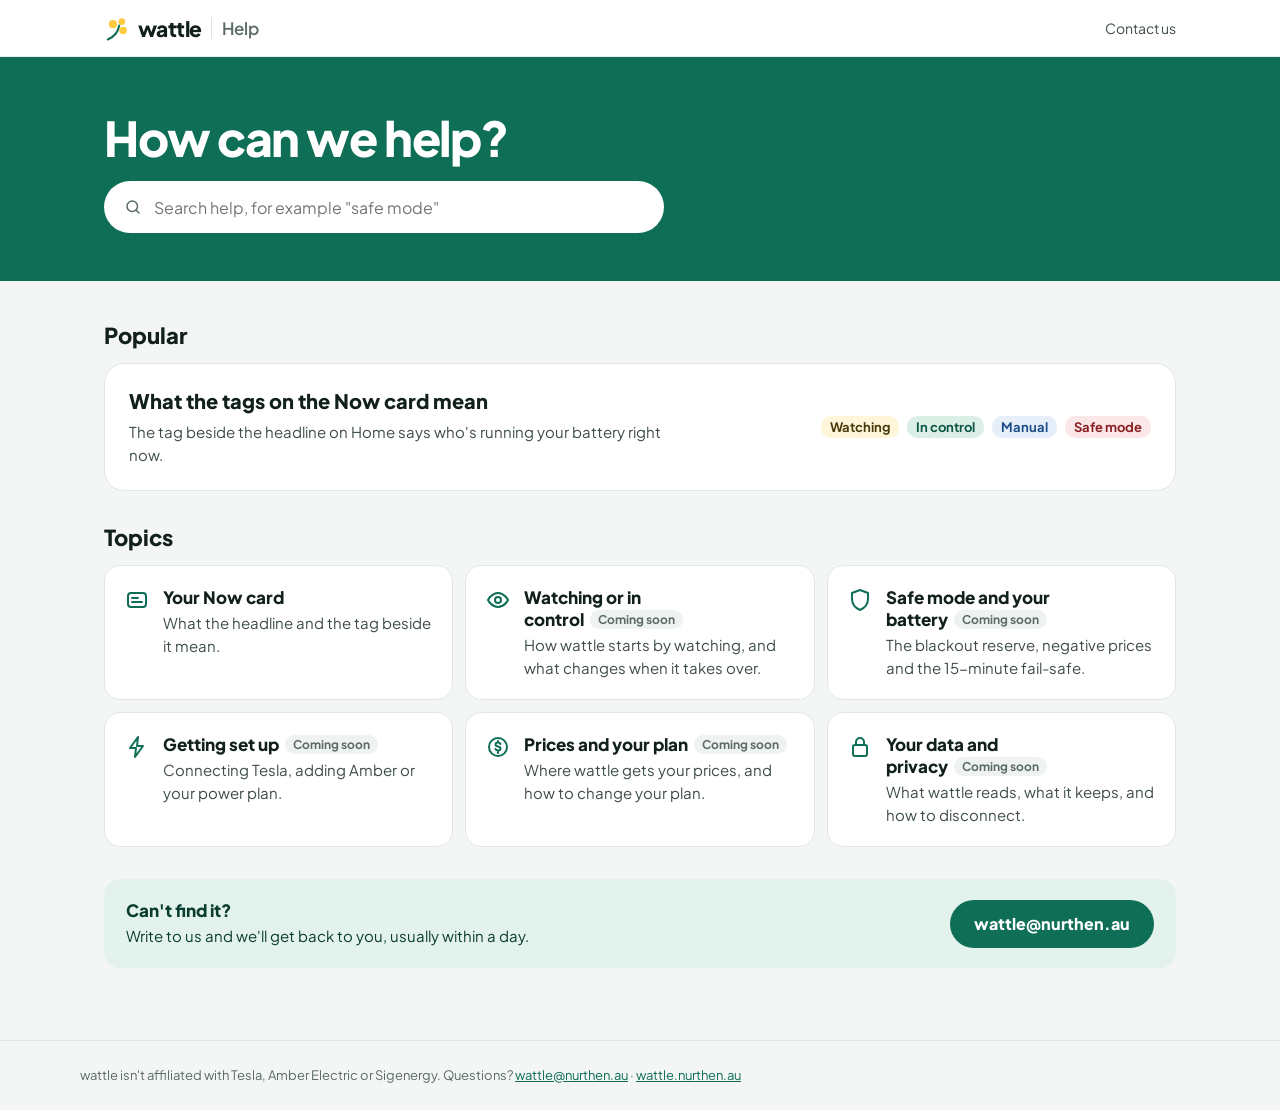
==== help/index.html @ 61929b62 "Help pages at /help, starting with what the Now card tags mean (wattle #66) Help home with search an" ====
<!doctype html>
<html lang="en-AU">
<head>
<meta charset="utf-8">
<meta name="viewport" content="width=device-width, initial-scale=1">
<link rel="icon" href="data:image/svg+xml,%3Csvg xmlns='http://www.w3.org/2000/svg' viewBox='0 0 22 22'%3E%3Ccircle cx='7' cy='8' r='3.2' fill='%23FFC940'/%3E%3Ccircle cx='14' cy='6' r='2.6' fill='%23FFC940'/%3E%3Ccircle cx='15' cy='13' r='3' fill='%23FFC940'/%3E%3Cpath d='M3 20C8 18 11 14 12 9' fill='none' stroke='%230F6E56' stroke-width='1.6' stroke-linecap='round'/%3E%3C/svg%3E">
<link rel="preconnect" href="https://fonts.googleapis.com">
<link href="https://fonts.googleapis.com/css2?family=Plus+Jakarta+Sans:wght@400;500;600;700;800&display=swap" rel="stylesheet">
<title>Help · wattle</title>
<meta name="description" content="Help with wattle: what you see in the app and what it means.">
<link rel="stylesheet" href="help.css">
</head>
<body>
<header class="top"><div class="bar">
  <a class="brand" href="./"><svg aria-hidden="true" width="28" height="28" viewBox="0 0 22 22"><circle cx="7" cy="8" r="3.2" fill="#FFC940"/><circle cx="14" cy="6" r="2.6" fill="#FFC940"/><circle cx="15" cy="13" r="3" fill="#FFC940"/><path d="M3 20C8 18 11 14 12 9" fill="none" stroke="#0F6E56" stroke-width="1.6" stroke-linecap="round"/></svg>wattle<span class="sec">Help</span></a>
  <a class="contact" href="mailto:wattle@nurthen.au">Contact us</a>
</div></header>
<section class="hero"><div class="in">
  <h1>How can we help?</h1>
  <label class="search"><svg aria-hidden="true" width="18" height="18" viewBox="0 0 24 24" fill="none" stroke="#5B6B64" stroke-width="2" stroke-linecap="round"><circle cx="11" cy="11" r="7"></circle><path d="M20 20l-4-4"></path></svg>
    <input type="search" id="q" placeholder='Search help, for example "safe mode"' aria-label="Search help" autocomplete="off"></label>
</div></section>
<div class="wrap">
  <section id="popular-sec">
    <h2>Popular</h2>
    <a class="card popular" href="now-card/tags/" data-find="now card tags headline watching in control manual safe mode">
      <div style="max-width:560px"><div class="t">What the tags on the Now card mean</div><p class="muted">The tag beside the headline on Home says who's running your battery right now.</p></div>
      <div class="tags"><span class="tag watching">Watching</span><span class="tag in_control">In control</span><span class="tag manual">Manual</span><span class="tag safe">Safe mode</span></div>
    </a>
  </section>
  <section id="topics-sec">
    <h2>Topics</h2>
    <div class="topics">
      <a class="card topic" href="now-card/tags/" data-find="now card tags headline watching in control manual safe mode buttons"><svg aria-hidden="true" width="24" height="24" viewBox="0 0 24 24" fill="none" stroke="#0F6E56" stroke-width="2" stroke-linecap="round" stroke-linejoin="round"><rect x="3" y="5" width="18" height="14" rx="3"></rect><path d="M7 10h6M7 14h10"></path></svg><div><div class="t">Your Now card</div><p class="muted">What the headline and the tag beside it mean.</p></div></a>
      <div class="card topic" data-find="watching or in control how wattle starts by watching, and what changes when it takes over."><svg aria-hidden="true" width="24" height="24" viewBox="0 0 24 24" fill="none" stroke="#0F6E56" stroke-width="2" stroke-linecap="round" stroke-linejoin="round"><path d="M2 12s3.5-7 10-7 10 7 10 7-3.5 7-10 7S2 12 2 12z"></path><circle cx="12" cy="12" r="3"></circle></svg><div><div class="t">Watching or in control<span class="soon">Coming soon</span></div><p class="muted">How wattle starts by watching, and what changes when it takes over.</p></div></div>
      <div class="card topic" data-find="safe mode and your battery the blackout reserve, negative prices and the 15-minute fail-safe."><svg aria-hidden="true" width="24" height="24" viewBox="0 0 24 24" fill="none" stroke="#0F6E56" stroke-width="2" stroke-linecap="round" stroke-linejoin="round"><path d="M12 2l8 3v6c0 5-3.5 9-8 11-4.5-2-8-6-8-11V5z"></path></svg><div><div class="t">Safe mode and your battery<span class="soon">Coming soon</span></div><p class="muted">The blackout reserve, negative prices and the 15-minute fail-safe.</p></div></div>
      <div class="card topic" data-find="getting set up connecting tesla, adding amber or your power plan."><svg aria-hidden="true" width="24" height="24" viewBox="0 0 24 24" fill="none" stroke="#0F6E56" stroke-width="2" stroke-linecap="round" stroke-linejoin="round"><path d="M13 2L5 13h6l-1 9 8-11h-6z"></path></svg><div><div class="t">Getting set up<span class="soon">Coming soon</span></div><p class="muted">Connecting Tesla, adding Amber or your power plan.</p></div></div>
      <div class="card topic" data-find="prices and your plan where wattle gets your prices, and how to change your plan."><svg aria-hidden="true" width="24" height="24" viewBox="0 0 24 24" fill="none" stroke="#0F6E56" stroke-width="2" stroke-linecap="round" stroke-linejoin="round"><circle cx="12" cy="12" r="9"></circle><path d="M14.5 9c-.5-1-1.5-1.5-2.5-1.5-1.5 0-2.5.8-2.5 2s1 1.7 2.5 2 2.5.8 2.5 2-1 2-2.5 2c-1 0-2-.5-2.5-1.5M12 6v1.5M12 16.5V18"></path></svg><div><div class="t">Prices and your plan<span class="soon">Coming soon</span></div><p class="muted">Where wattle gets your prices, and how to change your plan.</p></div></div>
      <div class="card topic" data-find="your data and privacy what wattle reads, what it keeps, and how to disconnect."><svg aria-hidden="true" width="24" height="24" viewBox="0 0 24 24" fill="none" stroke="#0F6E56" stroke-width="2" stroke-linecap="round" stroke-linejoin="round"><rect x="5" y="10" width="14" height="11" rx="2"></rect><path d="M8 10V7a4 4 0 018 0v3"></path></svg><div><div class="t">Your data and privacy<span class="soon">Coming soon</span></div><p class="muted">What wattle reads, what it keeps, and how to disconnect.</p></div></div>
    </div>
  </section>
  <p class="muted none" id="nothing" role="status">Nothing matches that yet. Try other words, or write to us.</p>
  <div class="ask">
    <div><div class="t">Can't find it?</div><p class="muted" style="color:#0A3D30">Write to us and we'll get back to you, usually within a day.</p></div>
    <a class="btn" href="mailto:wattle@nurthen.au">wattle@nurthen.au</a>
  </div>
</div>
<footer><div>wattle isn't affiliated with Tesla, Amber Electric or Sigenergy. Questions? <a href="mailto:wattle@nurthen.au">wattle@nurthen.au</a> · <a href="https://wattle.nurthen.au/">wattle.nurthen.au</a></div></footer>
<script>
  // Search: hide what doesn't match. Help is small enough to filter on the page.
  (function () {
    var q = document.getElementById('q'), items = document.querySelectorAll('[data-find]');
    q.addEventListener('input', function () {
      var words = q.value.toLowerCase().split(/\s+/).filter(Boolean), shown = 0;
      items.forEach(function (el) {
        var hay = el.getAttribute('data-find') + ' ' + el.textContent.toLowerCase();
        var ok = words.every(function (w) { return hay.indexOf(w) >= 0; });
        el.classList.toggle('none', !ok); if (ok) shown++;
      });
      ['popular-sec', 'topics-sec'].forEach(function (id) {
        var s = document.getElementById(id);
        s.classList.toggle('none', !s.querySelector('[data-find]:not(.none)'));
      });
      document.getElementById('nothing').classList.toggle('none', shown > 0);
    });
  })();
</script>
</body>
</html>
---- help/help.css ----
/* wattle help. Everything under /help/ links relatively, so help can move to its own
   address (for example a help subdomain) with a redirect and nothing else. */
* { box-sizing: border-box; }
body { margin: 0; background: #F3F6F4; color: #12201B; font-family: 'Plus Jakarta Sans', system-ui, sans-serif; }
a { color: #0F6E56; }
a:hover { color: #0A5543; }
.top { background: #fff; border-bottom: 1px solid #E8EEEB; }
.bar { max-width: 1120px; margin: 0 auto; padding: 0 24px; min-height: 56px; display: flex; align-items: center; justify-content: space-between; gap: 12px; }
.brand { display: flex; align-items: center; gap: 6px; text-decoration: none; color: #12201B; font-size: 21px; font-weight: 800; letter-spacing: -0.6px; }
.brand .sec { font-size: 17px; font-weight: 600; letter-spacing: 0; color: #5B6B64; margin-left: 4px; padding-left: 10px; border-left: 1px solid #DCE4E0; }
.bar .contact { font-size: 14px; text-decoration: none; color: #3E4D47; }
.hero { background: #0F6E56; color: #fff; }
.hero .in { max-width: 1120px; margin: 0 auto; padding: 56px 24px 48px; display: flex; flex-direction: column; gap: 18px; }
.hero h1 { margin: 0; font-size: clamp(34px, 5vw, 48px); line-height: 1.05; letter-spacing: -0.03em; font-weight: 800; }
.search { display: flex; align-items: center; gap: 10px; background: #fff; border-radius: 28px; min-height: 52px; padding: 0 20px; max-width: 560px; }
.search input { flex: 1; border: 0; outline: 0; font: inherit; font-size: 16px; color: #12201B; background: transparent; min-height: 50px; }
.search:focus-within { box-shadow: 0 0 0 3px #FFC940; }
.wrap { max-width: 1120px; margin: 0 auto; padding: 40px 24px 72px; display: flex; flex-direction: column; gap: 32px; }
.wrap h2 { margin: 0 0 14px; font-size: 22px; font-weight: 800; }
.card { background: #fff; border-radius: 16px; padding: 20px; border: 1px solid #E1E8E4; text-decoration: none; color: #12201B; }
a.card:hover { border-color: #0F6E56; color: #12201B; }
.popular { border-radius: 20px; padding: 24px; display: flex; flex-wrap: wrap; gap: 20px; align-items: center; justify-content: space-between; }
.popular .t { font-size: 20px; font-weight: 800; margin-bottom: 8px; }
.muted { font-size: 15px; line-height: 1.5; color: #3E4D47; margin: 0; }
.tags { display: flex; flex-wrap: wrap; gap: 8px; }
.tag { display: inline-block; font-size: 13px; font-weight: 700; border-radius: 10px; padding: 3px 9px; white-space: nowrap; }
.tag.watching { background: #FFF6DA; color: #4A3B0B; }
.tag.in_control { background: #DCEFE6; color: #0A5543; }
.tag.manual { background: #E5EEF9; color: #1D4E89; }
.tag.safe { background: #FBE7E7; color: #8A1F23; }
.topics { display: grid; grid-template-columns: repeat(auto-fit, minmax(300px, 1fr)); gap: 12px; }
.topic { display: flex; gap: 14px; align-items: flex-start; }
.topic svg { flex: 0 0 auto; margin-top: 2px; }
.topic .t { font-size: 17px; font-weight: 800; margin-bottom: 4px; }
.soon { white-space: nowrap; font-size: 12px; font-weight: 700; color: #5B6B64; background: #EEF2F0; border-radius: 10px; padding: 2px 8px; margin-left: 6px; vertical-align: 2px; }
.ask { background: #E3F2EC; border-radius: 16px; padding: 20px 22px; display: flex; flex-wrap: wrap; gap: 12px; align-items: center; justify-content: space-between; color: #0A3D30; }
.ask .t { font-size: 17px; font-weight: 800; margin-bottom: 4px; }
.btn { display: inline-flex; align-items: center; min-height: 48px; padding: 0 24px; border-radius: 24px; background: #0F6E56; color: #fff; text-decoration: none; font-size: 16px; font-weight: 800; }
.btn:hover { background: #0A5543; color: #fff; }
.none { display: none; }
/* Articles */
.article { max-width: 1120px; margin: 0 auto; padding: 40px 24px 64px; display: flex; gap: 48px; align-items: flex-start; }
.article main { flex: 1 1 auto; max-width: 720px; display: flex; flex-direction: column; gap: 22px; }
.crumbs { font-size: 14px; color: #5B6B64; }
.crumbs a { text-decoration: none; }
.article h1 { margin: 0; font-size: clamp(30px, 4.5vw, 42px); line-height: 1.1; letter-spacing: -0.02em; font-weight: 800; }
.lead { margin: 0; font-size: 19px; line-height: 1.5; color: #3E4D47; }
.sample { display: flex; align-items: center; gap: 10px; flex-wrap: wrap; padding: 16px 18px; }
.sample .h { font-size: 22px; font-weight: 800; letter-spacing: -0.3px; }
.sample .cap { font-size: 13px; color: #5B6B64; margin-left: auto; }
.entry { display: flex; flex-direction: column; gap: 10px; padding: 22px; scroll-margin-top: 16px; }
.entry h2 { margin: 0; }
.entry h2 .tag { font-size: 15px; }
.entry p { margin: 0; font-size: 15px; line-height: 1.55; color: #3E4D47; }
.entry p.what { font-size: 16px; color: #12201B; }
.entry b { color: #12201B; }
.always { border-top: 1px solid #DCE4E0; padding-top: 20px; }
.always h2 { margin: 0 0 8px; font-size: 18px; }
.note { background: #E3F2EC; border-radius: 16px; padding: 16px 18px; font-size: 15px; line-height: 1.5; color: #0A3D30; }
.updated { font-size: 13px; color: #5B6B64; }
aside { flex: 0 0 240px; display: flex; flex-direction: column; gap: 10px; position: sticky; top: 24px; }
aside .h { font-size: 13px; font-weight: 700; color: #5B6B64; text-transform: uppercase; letter-spacing: 0.06em; }
aside a { font-size: 15px; text-decoration: none; }
footer { border-top: 1px solid #E1E8E4; padding: 24px; }
footer div { max-width: 1120px; margin: 0 auto; font-size: 13px; line-height: 1.6; color: #5B6B64; }
@media (max-width: 760px) {
  aside { display: none; }
  .article { padding: 28px 16px 56px; }
  .article main { gap: 18px; }
  .lead { font-size: 17px; }
  .entry { padding: 18px; }
  .bar, .hero .in, .wrap { padding-left: 16px; padding-right: 16px; }
}
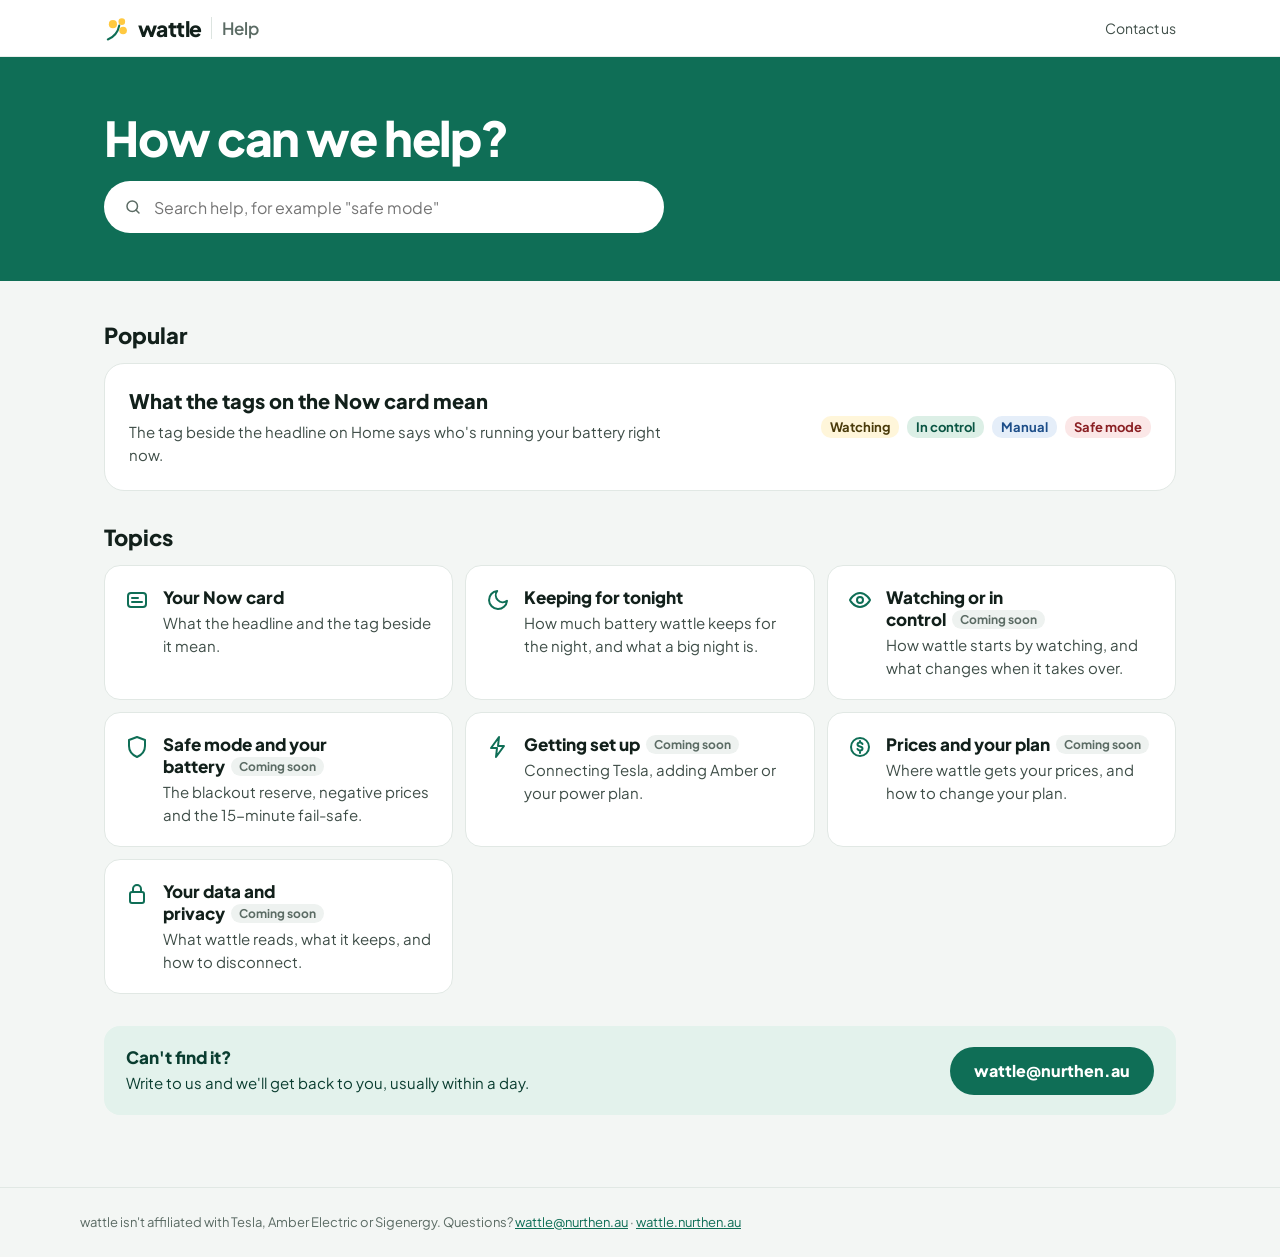
==== commit 3f4c55f3: "Help page: what "Keeping for tonight" means Explains how wattle works out the night keep-back, what " ====
--- a/help/index.html
+++ b/help/index.html
@@ -32,6 +32,7 @@
     <h2>Topics</h2>
     <div class="topics">
       <a class="card topic" href="now-card/tags/" data-find="now card tags headline watching in control manual safe mode buttons"><svg aria-hidden="true" width="24" height="24" viewBox="0 0 24 24" fill="none" stroke="#0F6E56" stroke-width="2" stroke-linecap="round" stroke-linejoin="round"><rect x="3" y="5" width="18" height="14" rx="3"></rect><path d="M7 10h6M7 14h10"></path></svg><div><div class="t">Your Now card</div><p class="muted">What the headline and the tag beside it mean.</p></div></a>
+      <a class="card topic" href="now-card/keeping-for-tonight/" data-find="keeping for tonight big night battery kept backup reserve blackout night use morning sell"><svg aria-hidden="true" width="24" height="24" viewBox="0 0 24 24" fill="none" stroke="#0F6E56" stroke-width="2" stroke-linecap="round" stroke-linejoin="round"><path d="M21 12.8A9 9 0 1111.2 3a7 7 0 009.8 9.8z"></path></svg><div><div class="t">Keeping for tonight</div><p class="muted">How much battery wattle keeps for the night, and what a big night is.</p></div></a>
       <div class="card topic" data-find="watching or in control how wattle starts by watching, and what changes when it takes over."><svg aria-hidden="true" width="24" height="24" viewBox="0 0 24 24" fill="none" stroke="#0F6E56" stroke-width="2" stroke-linecap="round" stroke-linejoin="round"><path d="M2 12s3.5-7 10-7 10 7 10 7-3.5 7-10 7S2 12 2 12z"></path><circle cx="12" cy="12" r="3"></circle></svg><div><div class="t">Watching or in control<span class="soon">Coming soon</span></div><p class="muted">How wattle starts by watching, and what changes when it takes over.</p></div></div>
       <div class="card topic" data-find="safe mode and your battery the blackout reserve, negative prices and the 15-minute fail-safe."><svg aria-hidden="true" width="24" height="24" viewBox="0 0 24 24" fill="none" stroke="#0F6E56" stroke-width="2" stroke-linecap="round" stroke-linejoin="round"><path d="M12 2l8 3v6c0 5-3.5 9-8 11-4.5-2-8-6-8-11V5z"></path></svg><div><div class="t">Safe mode and your battery<span class="soon">Coming soon</span></div><p class="muted">The blackout reserve, negative prices and the 15-minute fail-safe.</p></div></div>
       <div class="card topic" data-find="getting set up connecting tesla, adding amber or your power plan."><svg aria-hidden="true" width="24" height="24" viewBox="0 0 24 24" fill="none" stroke="#0F6E56" stroke-width="2" stroke-linecap="round" stroke-linejoin="round"><path d="M13 2L5 13h6l-1 9 8-11h-6z"></path></svg><div><div class="t">Getting set up<span class="soon">Coming soon</span></div><p class="muted">Connecting Tesla, adding Amber or your power plan.</p></div></div>
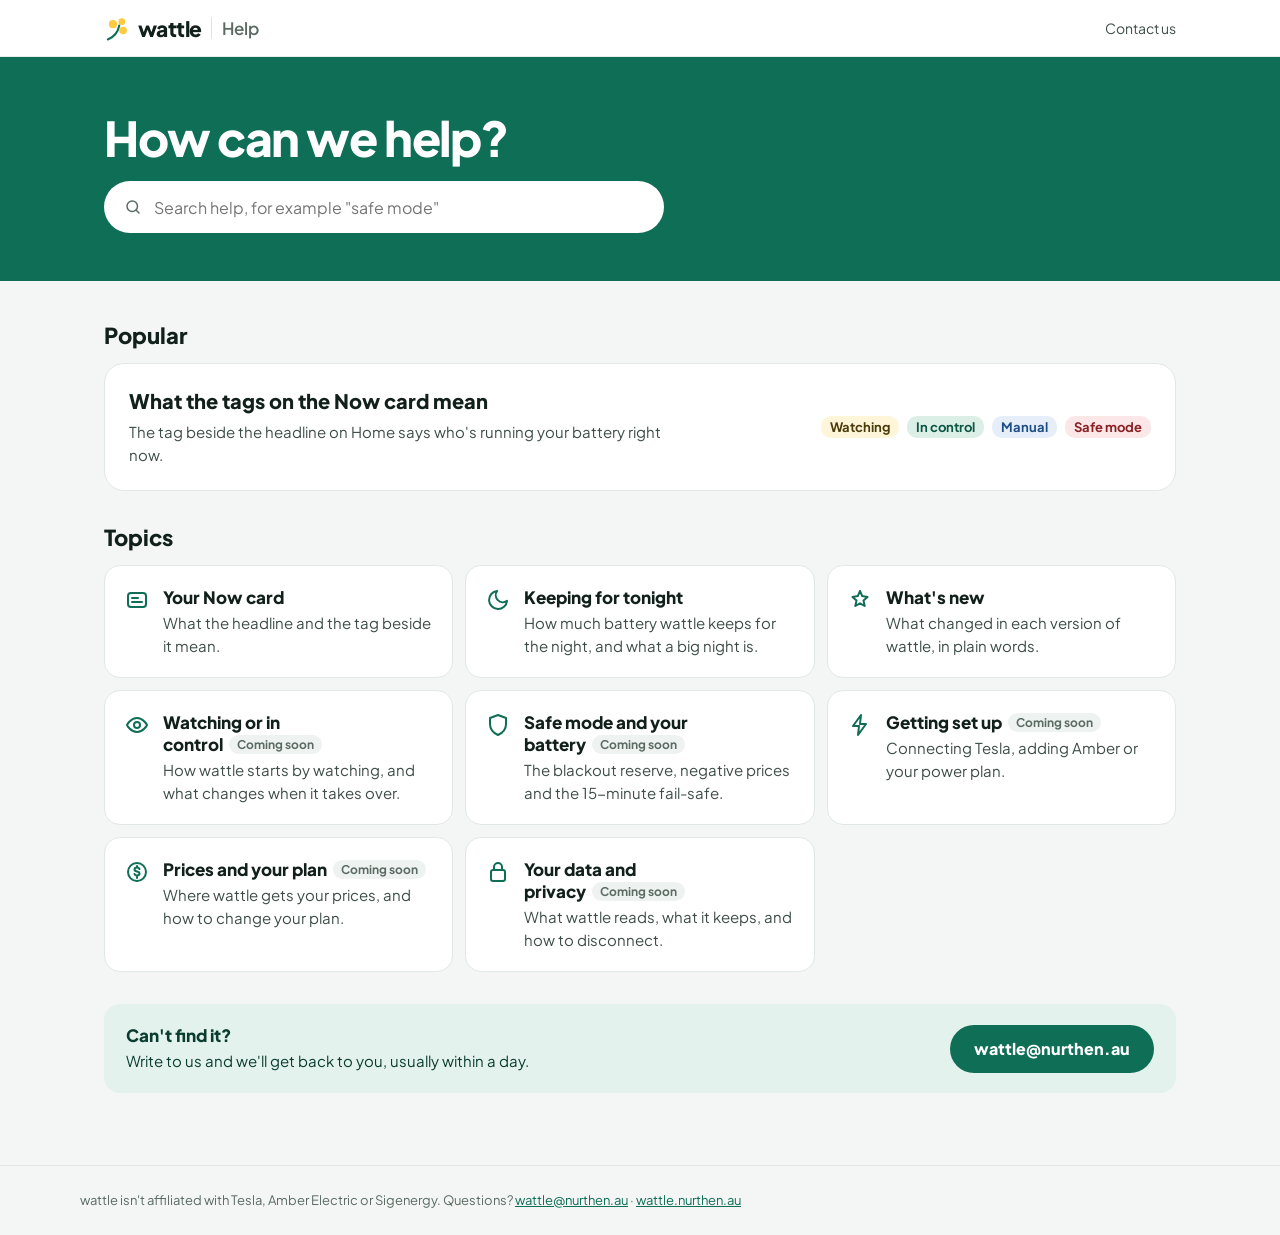
==== commit 1f2ede06: "Help: What's new page and card (wattle #139) The page is written by tools/changelog.py site in the w" ====
--- a/help/index.html
+++ b/help/index.html
@@ -33,6 +33,7 @@
     <div class="topics">
       <a class="card topic" href="now-card/tags/" data-find="now card tags headline watching in control manual safe mode buttons"><svg aria-hidden="true" width="24" height="24" viewBox="0 0 24 24" fill="none" stroke="#0F6E56" stroke-width="2" stroke-linecap="round" stroke-linejoin="round"><rect x="3" y="5" width="18" height="14" rx="3"></rect><path d="M7 10h6M7 14h10"></path></svg><div><div class="t">Your Now card</div><p class="muted">What the headline and the tag beside it mean.</p></div></a>
       <a class="card topic" href="now-card/keeping-for-tonight/" data-find="keeping for tonight big night battery kept backup reserve blackout night use morning sell"><svg aria-hidden="true" width="24" height="24" viewBox="0 0 24 24" fill="none" stroke="#0F6E56" stroke-width="2" stroke-linecap="round" stroke-linejoin="round"><path d="M21 12.8A9 9 0 1111.2 3a7 7 0 009.8 9.8z"></path></svg><div><div class="t">Keeping for tonight</div><p class="muted">How much battery wattle keeps for the night, and what a big night is.</p></div></a>
+      <a class="card topic" href="whats-new/" data-find="what's new whats new release notes changes versions updates latest"><svg aria-hidden="true" width="24" height="24" viewBox="0 0 24 24" fill="none" stroke="#0F6E56" stroke-width="2" stroke-linecap="round" stroke-linejoin="round"><path d="M12 3l2.2 5.1L19.5 9l-4 3.6 1.2 5.4L12 15.3 7.3 18l1.2-5.4-4-3.6 5.3-.9z"></path></svg><div><div class="t">What's new</div><p class="muted">What changed in each version of wattle, in plain words.</p></div></a>
       <div class="card topic" data-find="watching or in control how wattle starts by watching, and what changes when it takes over."><svg aria-hidden="true" width="24" height="24" viewBox="0 0 24 24" fill="none" stroke="#0F6E56" stroke-width="2" stroke-linecap="round" stroke-linejoin="round"><path d="M2 12s3.5-7 10-7 10 7 10 7-3.5 7-10 7S2 12 2 12z"></path><circle cx="12" cy="12" r="3"></circle></svg><div><div class="t">Watching or in control<span class="soon">Coming soon</span></div><p class="muted">How wattle starts by watching, and what changes when it takes over.</p></div></div>
       <div class="card topic" data-find="safe mode and your battery the blackout reserve, negative prices and the 15-minute fail-safe."><svg aria-hidden="true" width="24" height="24" viewBox="0 0 24 24" fill="none" stroke="#0F6E56" stroke-width="2" stroke-linecap="round" stroke-linejoin="round"><path d="M12 2l8 3v6c0 5-3.5 9-8 11-4.5-2-8-6-8-11V5z"></path></svg><div><div class="t">Safe mode and your battery<span class="soon">Coming soon</span></div><p class="muted">The blackout reserve, negative prices and the 15-minute fail-safe.</p></div></div>
       <div class="card topic" data-find="getting set up connecting tesla, adding amber or your power plan."><svg aria-hidden="true" width="24" height="24" viewBox="0 0 24 24" fill="none" stroke="#0F6E56" stroke-width="2" stroke-linecap="round" stroke-linejoin="round"><path d="M13 2L5 13h6l-1 9 8-11h-6z"></path></svg><div><div class="t">Getting set up<span class="soon">Coming soon</span></div><p class="muted">Connecting Tesla, adding Amber or your power plan.</p></div></div>
--- a/help/help.css
+++ b/help/help.css
@@ -71,3 +71,10 @@
   .entry { padding: 18px; }
   .bar, .hero .in, .wrap { padding-left: 16px; padding-right: 16px; }
 }
+/* What's new (#139 in wattle): one card per version, written by tools/changelog.py site. */
+.release h2 { display: flex; flex-wrap: wrap; align-items: baseline; gap: 4px 12px; }
+.release .when { font-size: 15px; font-weight: 600; color: #5B6B64; }
+.release h3 { margin: 8px 0 0; font-size: 13px; font-weight: 700; color: #0F6E56; text-transform: uppercase; letter-spacing: 0.06em; }
+.release ul { margin: 0; padding-left: 20px; display: flex; flex-direction: column; gap: 8px; }
+.release li { font-size: 15px; line-height: 1.55; color: #3E4D47; }
+.release li b { color: #12201B; }
